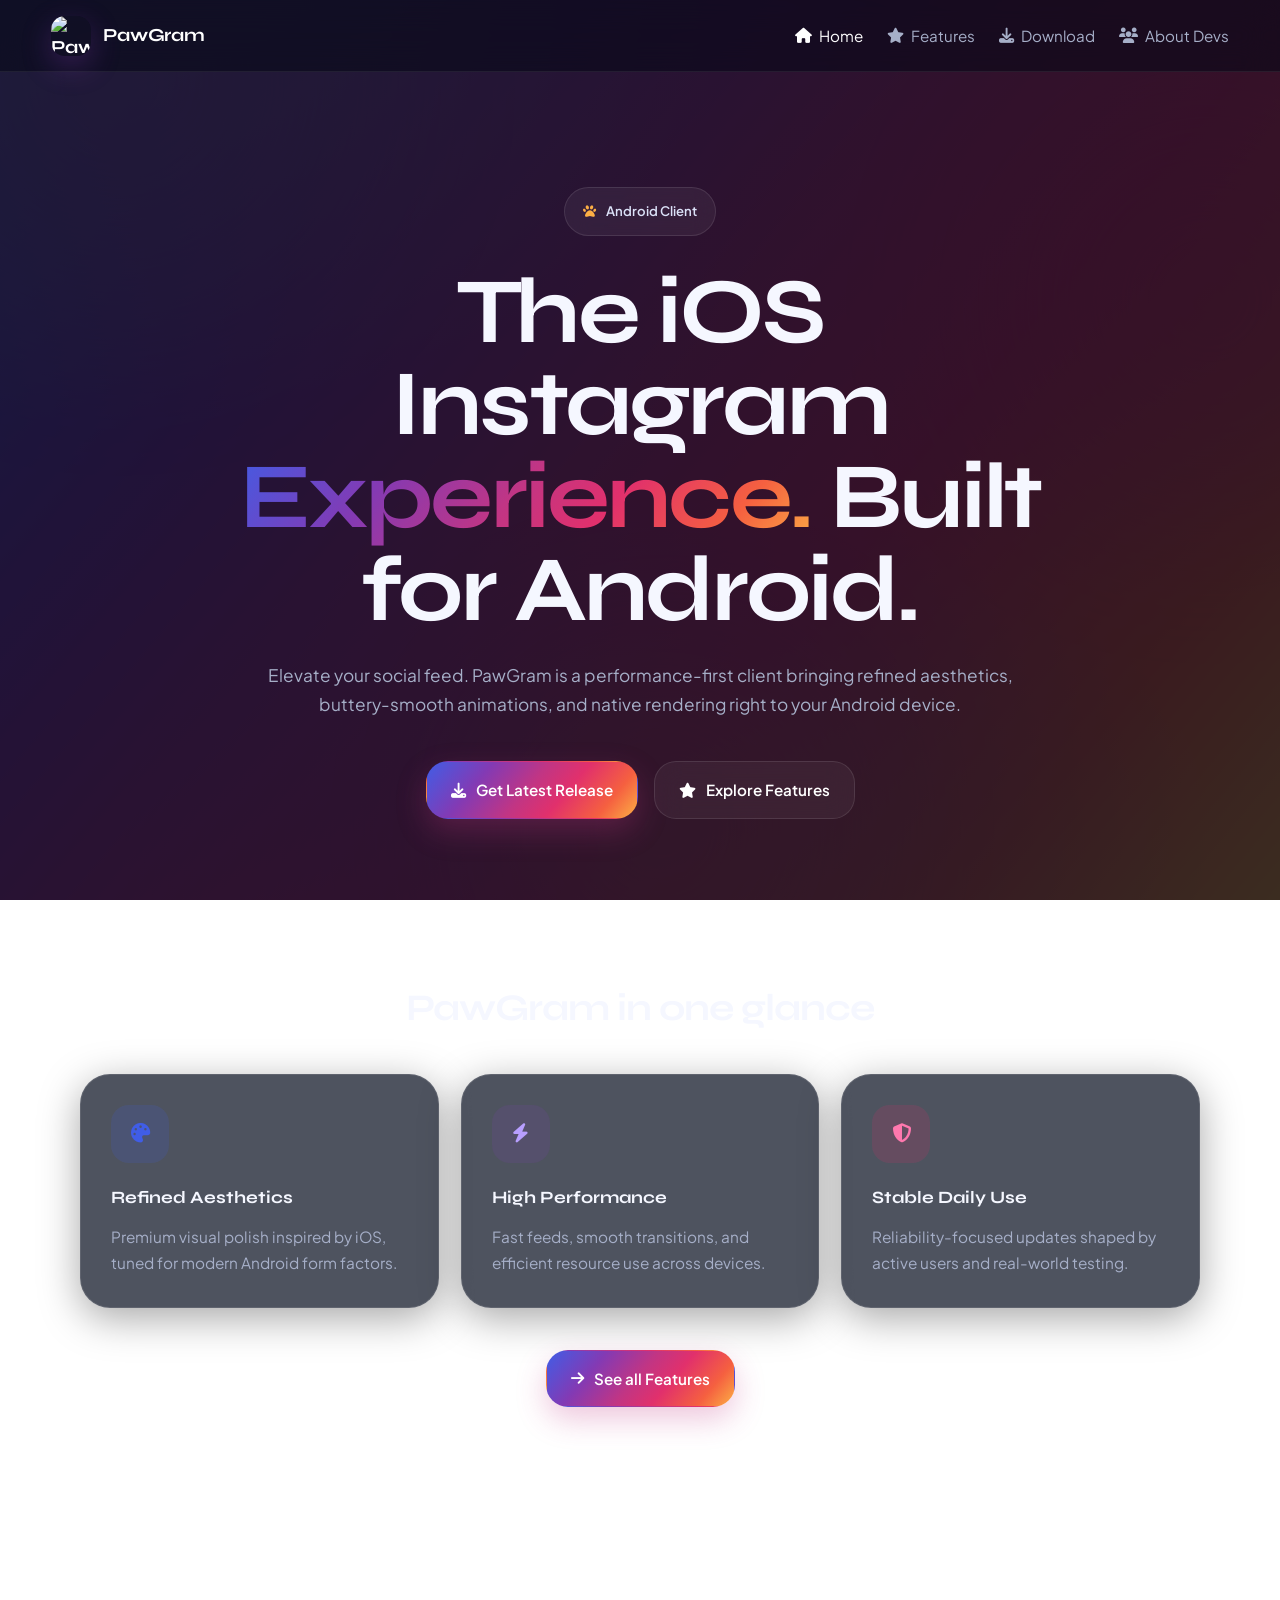
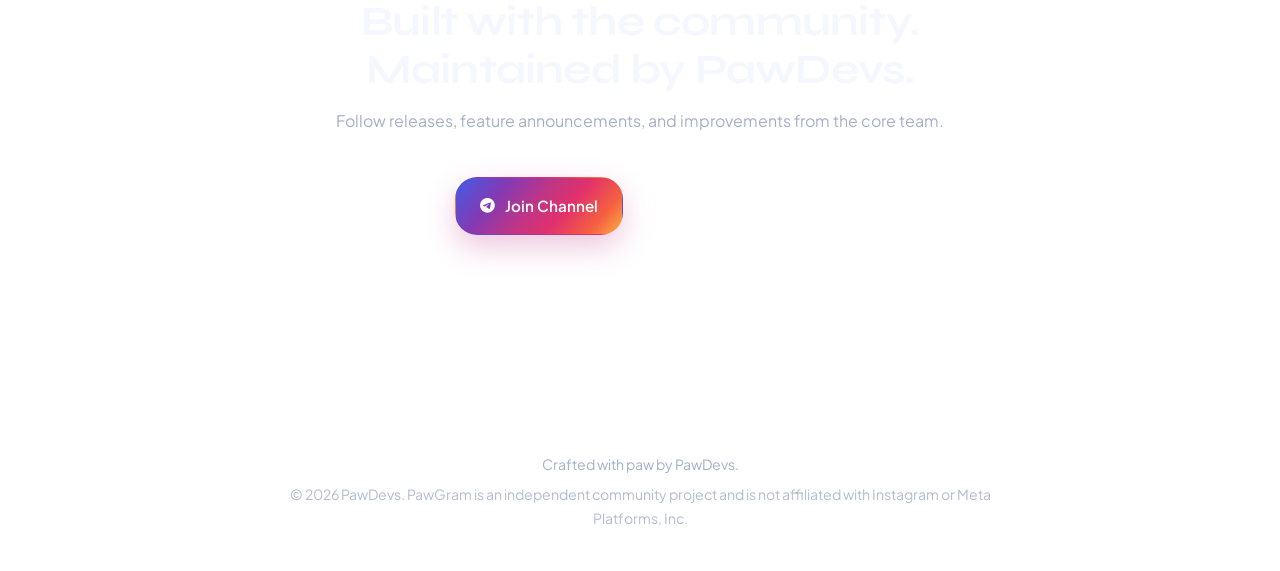
==== docs/index.html @ bb58c5bc "Merge pull request #23 from akaskye/meow Manage .meow files and clean up website directory" ====
<!DOCTYPE html>
<html lang="en">
<head>
    <meta charset="UTF-8">
    <meta name="viewport" content="width=device-width, initial-scale=1.0">
    <meta name="description" content="PawGram brings the refined iOS Instagram experience to Android with premium visuals and smooth performance.">
    <title>PawGram - Home</title>

    <link rel="preconnect" href="https://fonts.googleapis.com">
    <link rel="preconnect" href="https://fonts.gstatic.com" crossorigin>
    <link href="https://fonts.googleapis.com/css2?family=Syne:wght@400;600;700;800&family=Plus+Jakarta+Sans:ital,wght@0,300;0,400;0,500;0,600;1,400&display=swap" rel="stylesheet">
    <link rel="stylesheet" href="https://cdnjs.cloudflare.com/ajax/libs/font-awesome/6.5.1/css/all.min.css">
    <link rel="stylesheet" href="styles.css">
</head>
<body>
    <div id="scrollProgress" aria-hidden="true"></div>

    <div class="bg-orbs" aria-hidden="true">
        <div class="orb orb-1"></div>
        <div class="orb orb-2"></div>
        <div class="orb orb-3"></div>
    </div>

    <!-- UI rendered by JavaScript -->
    <div id="nav-container"></div>
    <main id="app-content"></main>
    <div id="footer-container"></div>

    <button id="scrollTop" aria-label="Scroll to top">
        <i class="fa-solid fa-arrow-up"></i>
    </button>

    <script src="app.js"></script>
</body>
</html>
---- docs/styles.css ----
:root {
    --bg: #060816;
    --surface: rgba(17, 23, 40, 0.74);
    --surface-2: rgba(255, 255, 255, 0.045);
    --surface-3: rgba(255, 255, 255, 0.065);
    --border: rgba(255, 255, 255, 0.1);

    --text: #f5f7ff;
    --muted: #a6afc8;

    --ig-blue: #405de6;
    --ig-purple: #833ab4;
    --ig-pink: #c13584;
    --ig-rose: #e1306c;
    --ig-orange: #f56040;
    --ig-yellow: #fcaf45;

    --primary: var(--ig-rose);
    --on-bg: var(--text);
    --on-muted: var(--muted);
    --on-primary: #ffffff;

    --ig-gradient: linear-gradient(
        130deg,
        var(--ig-blue) 0%,
        var(--ig-purple) 26%,
        var(--ig-pink) 48%,
        var(--ig-rose) 64%,
        var(--ig-orange) 84%,
        var(--ig-yellow) 100%
    );

    --nav-h: 72px;
    --edge-space: clamp(1rem, 4vw, 4rem);
    --r-pill: 22px;
    --r-card: 30px;
    --r-section: 32px;

    --ease-out: cubic-bezier(0.2, 0.8, 0.2, 1);
    --ease-inout: cubic-bezier(0.4, 0, 0.2, 1);
}

*, *::before, *::after {
    margin: 0;
    padding: 0;
    box-sizing: border-box;
    scroll-behavior: smooth;
}

html {
    -webkit-text-size-adjust: 100%;
}

body {
    font-family: 'Plus Jakarta Sans', sans-serif;
    color: var(--text);
    line-height: 1.7;
    overflow-x: hidden;
    -webkit-font-smoothing: antialiased;
    background:
        radial-gradient(900px 540px at 8% 5%, rgba(252, 175, 69, 0.28), transparent 70%),
        radial-gradient(860px 520px at 92% 24%, rgba(225, 48, 108, 0.26), transparent 74%),
        radial-gradient(760px 460px at 52% 92%, rgba(64, 93, 230, 0.24), transparent 72%),
        var(--ig-gradient);
    background-attachment: fixed;
    position: relative;
}

body::before {
    content: '';
    position: fixed;
    inset: 0;
    background: rgba(6, 8, 22, 0.78);
    pointer-events: none;
    z-index: -1;
}

h1, h2, h3 {
    font-family: 'Syne', sans-serif;
}

img, svg {
    max-width: 100%;
    height: auto;
}

a {
    text-decoration: none;
    color: inherit;
}

#scrollProgress {
    position: fixed;
    top: 0;
    left: 0;
    height: 2px;
    width: 0%;
    background: var(--ig-gradient);
    box-shadow: 0 0 16px rgba(252, 175, 69, 0.6);
    z-index: 250;
    transition: width 0.1s linear;
}

.bg-orbs {
    position: fixed;
    inset: 0;
    pointer-events: none;
    z-index: -2;
    overflow: hidden;
}

.orb {
    position: absolute;
    border-radius: 999px;
    filter: blur(95px);
    opacity: 0.38;
    animation: orbDrift 24s ease-in-out infinite alternate;
}

.orb-1 {
    width: 420px;
    height: 420px;
    background: #833ab4;
    top: -130px;
    left: -90px;
    animation-duration: 28s;
}

.orb-2 {
    width: 360px;
    height: 360px;
    background: #e1306c;
    top: 120px;
    right: -110px;
    animation-duration: 22s;
    animation-delay: -8s;
}

.orb-3 {
    width: 300px;
    height: 300px;
    background: #f56040;
    bottom: -80px;
    left: 40%;
    animation-duration: 30s;
    animation-delay: -5s;
}

@keyframes orbDrift {
    0% {
        transform: translate(0, 0) scale(1);
    }
    35% {
        transform: translate(36px, -28px) scale(1.07);
    }
    70% {
        transform: translate(-25px, 26px) scale(0.96);
    }
    100% {
        transform: translate(14px, 40px) scale(1.03);
    }
}

nav {
    position: sticky;
    top: 0;
    z-index: 120;
    min-height: var(--nav-h);
    display: flex;
    align-items: center;
    justify-content: space-between;
    gap: 20px;
    padding: 0 var(--edge-space);
    background: rgba(6, 8, 22, 0.56);
    border-bottom: 1px solid rgba(255, 255, 255, 0.07);
    backdrop-filter: blur(18px);
    -webkit-backdrop-filter: blur(18px);
}

.logo {
    display: inline-flex;
    align-items: center;
    gap: 12px;
    color: #ffffff;
    font-family: 'Syne', sans-serif;
    font-size: 1.15rem;
    font-weight: 700;
    letter-spacing: -0.2px;
}

.logo img {
    width: 40px;
    height: 40px;
    border-radius: 14px;
    object-fit: cover;
    box-shadow: 0 10px 30px rgba(131, 58, 180, 0.32);
}

.nav-links {
    display: flex;
    align-items: center;
    gap: 24px;
    flex-wrap: wrap;
}

.nav-links a {
    color: var(--muted);
    font-size: 0.95rem;
    display: inline-flex;
    align-items: center;
    gap: 7px;
    transition: color 0.25s ease;
}

.nav-links a:hover,
.nav-links a.active {
    color: #ffffff;
}

.nav-toggle {
    display: none;
    width: 46px;
    height: 46px;
    border-radius: 14px;
    border: 1px solid var(--border);
    background: rgba(255, 255, 255, 0.05);
    cursor: pointer;
    align-items: center;
    justify-content: center;
    flex-direction: column;
    gap: 5px;
    backdrop-filter: blur(14px);
}

.nav-toggle span {
    width: 20px;
    height: 2px;
    border-radius: 2px;
    background: #ffffff;
    transform-origin: center;
    transition: all 0.28s var(--ease-inout);
}

.nav-toggle.open span:nth-child(1) {
    transform: translateY(7px) rotate(45deg);
}

.nav-toggle.open span:nth-child(2) {
    opacity: 0;
    transform: scaleX(0);
}

.nav-toggle.open span:nth-child(3) {
    transform: translateY(-7px) rotate(-45deg);
}

.mobile-menu {
    position: fixed;
    top: var(--nav-h);
    left: 4%;
    right: 4%;
    z-index: 110;
    display: none;
    flex-direction: column;
    align-items: stretch;
    gap: 0;
    background: rgba(10, 14, 30, 0.94);
    border: 1px solid rgba(255, 255, 255, 0.08);
    border-radius: 24px;
    padding: 16px 18px;
    backdrop-filter: blur(20px);
    box-shadow: 0 18px 42px rgba(0, 0, 0, 0.36);
    max-height: 0;
    overflow: hidden;
    transition: max-height 0.35s var(--ease-inout);
}

.mobile-menu.open {
    display: flex;
    max-height: calc(100dvh - var(--nav-h) - 16px);
    overflow-y: auto;
}

.mobile-menu a {
    color: var(--muted);
    font-size: 0.96rem;
    font-weight: 500;
    display: flex;
    align-items: center;
    gap: 10px;
    padding: 12px 2px;
    border-bottom: 1px solid rgba(255, 255, 255, 0.07);
    transition: color 0.2s ease;
}

.mobile-menu a:last-child {
    border-bottom: none;
}

.mobile-menu a.active,
.mobile-menu a:hover {
    color: #ffffff;
}

.hero {
    position: relative;
    z-index: 2;
    text-align: center;
    max-width: min(980px, 100%);
    margin: 0 auto;
    padding: clamp(5rem, 10vw, 7.2rem) var(--edge-space) clamp(4.2rem, 8vw, 5.8rem);
}

.hero-badge {
    display: inline-flex;
    align-items: center;
    gap: 10px;
    padding: 12px 18px;
    border-radius: 999px;
    background: rgba(255, 255, 255, 0.055);
    border: 1px solid var(--border);
    color: #dbe2f8;
    backdrop-filter: blur(12px);
    margin-bottom: 30px;
    font-size: 0.82rem;
    font-weight: 600;
}

.hero-badge i {
    color: var(--ig-yellow);
}

.hero h1 {
    font-size: clamp(2.6rem, 8vw, 5.8rem);
    line-height: 1;
    letter-spacing: -2.8px;
    margin-bottom: 24px;
}

.hero h1 span {
    background: var(--ig-gradient);
    -webkit-background-clip: text;
    -webkit-text-fill-color: transparent;
    background-clip: text;
}

.hero p {
    max-width: 760px;
    margin: 0 auto;
    color: var(--muted);
    font-size: 1.08rem;
}

.btn-group {
    display: flex;
    justify-content: center;
    gap: 16px;
    flex-wrap: wrap;
    margin-top: 42px;
}

.btn {
    display: inline-flex;
    align-items: center;
    justify-content: center;
    gap: 10px;
    padding: 15px 24px;
    border-radius: var(--r-pill);
    font-weight: 600;
    font-size: 0.95rem;
    border: 1px solid transparent;
    cursor: pointer;
    transition: transform 0.25s ease, box-shadow 0.25s ease, filter 0.25s ease;
}

.btn:hover {
    transform: translateY(-3px);
}

.btn-primary {
    background: var(--ig-gradient);
    color: #ffffff !important;
    box-shadow: 0 12px 30px rgba(193, 53, 132, 0.28);
}

.btn-primary:hover {
    filter: brightness(1.08);
}

.btn-secondary {
    background: rgba(255, 255, 255, 0.05);
    border-color: var(--border);
    color: #ffffff !important;
    backdrop-filter: blur(14px);
}

.btn-secondary:hover {
    background: rgba(255, 255, 255, 0.09);
    border-color: rgba(255, 255, 255, 0.16);
}

.features {
    position: relative;
    z-index: 2;
    width: min(1180px, 92%);
    margin: 0 auto clamp(1.8rem, 4vw, 2.5rem);
    padding: clamp(2.6rem, 6vw, 4rem) clamp(1.1rem, 3vw, 1.8rem);
    border-radius: var(--r-section);
}

.section-title {
    font-size: clamp(2rem, 4vw, 2.35rem);
    letter-spacing: -1px;
    text-align: center;
    margin-bottom: 34px;
}

.grid {
    display: grid;
    gap: 22px;
    grid-template-columns: repeat(auto-fit, minmax(250px, 1fr));
}

.card {
    background: var(--surface);
    border: 1px solid var(--border);
    border-radius: var(--r-card);
    padding: 30px;
    backdrop-filter: blur(18px);
    box-shadow: 0 10px 40px rgba(0, 0, 0, 0.35);
    transition: transform 0.3s ease, border-color 0.3s ease, background-color 0.3s ease;
}

.card:hover {
    transform: translateY(-6px);
    border-color: rgba(255, 255, 255, 0.16);
    background: rgba(20, 27, 47, 0.8);
}

.card-icon {
    width: 58px;
    height: 58px;
    border-radius: 18px;
    display: flex;
    align-items: center;
    justify-content: center;
    font-size: 1.2rem;
    margin-bottom: 20px;
}

.grid .card:nth-child(4n + 1) .card-icon {
    background: rgba(64, 93, 230, 0.15);
    color: var(--ig-blue);
}

.grid .card:nth-child(4n + 2) .card-icon {
    background: rgba(131, 58, 180, 0.14);
    color: #b89fff;
}

.grid .card:nth-child(4n + 3) .card-icon {
    background: rgba(225, 48, 108, 0.16);
    color: #ff78ae;
}

.grid .card:nth-child(4n + 4) .card-icon {
    background: rgba(245, 96, 64, 0.16);
    color: #ff9d7b;
}

.card h3 {
    margin-bottom: 12px;
    font-size: 1.08rem;
}

.card p {
    color: var(--muted);
    font-size: 0.96rem;
}

.community {
    position: relative;
    z-index: 2;
    text-align: center;
    padding: clamp(3.4rem, 7vw, 5.4rem) var(--edge-space) clamp(3.2rem, 7vw, 4.8rem);
    max-width: min(860px, 100%);
    margin: 0 auto;
}

.community h2 {
    font-size: clamp(2rem, 4vw, 2.6rem);
    line-height: 1.15;
    letter-spacing: -0.8px;
}

.community p {
    margin-top: 14px;
    color: var(--muted);
    font-size: 1rem;
}

footer {
    position: relative;
    z-index: 2;
    text-align: center;
    padding: 60px var(--edge-space) 40px;
}

.footer-links {
    display: flex;
    justify-content: center;
    flex-wrap: wrap;
    gap: 16px;
    margin-bottom: 24px;
}

.footer-copy {
    color: var(--muted);
    font-size: 0.88rem;
    max-width: 760px;
    margin: 0 auto;
}

.footer-copy p + p {
    margin-top: 6px;
    opacity: 0.84;
}

#scrollTop {
    position: fixed;
    bottom: clamp(1rem, 3vw, 2rem);
    right: clamp(1rem, 3vw, 2rem);
    width: 44px;
    height: 44px;
    border-radius: 50%;
    background: rgba(255, 255, 255, 0.08);
    border: 1px solid rgba(255, 255, 255, 0.2);
    color: #ffffff;
    display: flex;
    align-items: center;
    justify-content: center;
    font-size: 0.9rem;
    cursor: pointer;
    z-index: 90;
    opacity: 0;
    transform: translateY(12px);
    transition: opacity 0.3s var(--ease-inout), transform 0.3s var(--ease-inout), background 0.25s ease;
    backdrop-filter: blur(12px);
}

#scrollTop.visible {
    opacity: 1;
    transform: translateY(0);
}

#scrollTop:hover {
    background: rgba(225, 48, 108, 0.36);
}

.fade-up {
    opacity: 0;
    transform: translateY(22px);
    transition: opacity 0.65s var(--ease-out), transform 0.65s var(--ease-out);
}

.fade-up.visible {
    opacity: 1;
    transform: translateY(0);
}

.download-notice {
    grid-column: 1 / -1;
    background:
        linear-gradient(rgba(10, 14, 30, 0.72), rgba(10, 14, 30, 0.72)),
        var(--ig-gradient);
    border: 1px solid rgba(252, 175, 69, 0.28);
}

.notice-loading {
    color: var(--muted);
    font-size: 0.92rem;
}

.notice-head h3 {
    font-size: clamp(1.7rem, 4vw, 2.5rem);
    line-height: 1.05;
    letter-spacing: -0.8px;
}

.notice-head p {
    margin-top: 0.25rem;
    color: #ffffff;
    opacity: 0.96;
    font-weight: 600;
    font-size: clamp(1.05rem, 2.2vw, 1.4rem);
}

.notice-chip {
    margin-top: 1.1rem;
    margin-bottom: 1rem;
    background: rgba(252, 175, 69, 0.14);
    border-left: 5px solid #fcaf45;
    border-radius: 14px;
    padding: 0.85rem 1rem;
}

.notice-chip span {
    font-size: clamp(1rem, 2vw, 1.2rem);
    font-weight: 700;
    letter-spacing: 0.2px;
}

.notice-arch {
    margin-top: 0.2rem;
    color: #ffffff;
    font-size: clamp(1.05rem, 2.1vw, 1.35rem);
    font-weight: 700;
}

.download-notice h4 {
    margin-top: 0.7rem;
    margin-bottom: 0.75rem;
    font-size: clamp(1.15rem, 2.3vw, 1.6rem);
    text-decoration: underline;
    text-underline-offset: 5px;
}

.notice-changelogs {
    list-style: none;
    background: rgba(255, 255, 255, 0.08);
    border-left: 5px solid #e1306c;
    border-radius: 14px;
    padding: 0.95rem 1rem;
}

.notice-changelogs li {
    color: #ffffff;
    font-size: clamp(0.98rem, 1.7vw, 1.15rem);
    font-weight: 700;
    line-height: 1.42;
}

.notice-actions {
    margin-top: 1.25rem;
    display: grid;
    grid-template-columns: repeat(2, minmax(170px, 1fr));
    gap: 0.95rem;
}

.notice-actions .btn {
    width: 100%;
    min-height: 56px;
    font-size: clamp(0.96rem, 1.6vw, 1.08rem);
    font-weight: 700;
}

.notice-actions .btn i {
    font-size: 0.88em;
}

@media (max-width: 1080px) {
    .nav-links { gap: 1.35rem; }
}

@media (max-width: 900px) {
    .nav-links { display: none; }
    .nav-toggle { display: inline-flex; }
    .hero h1 { letter-spacing: -1.4px; }
    .btn-group { flex-direction: column; align-items: center; }
    .btn-group .btn { width: 100%; max-width: 340px; }
}

@media (max-width: 768px) {
    :root { --nav-h: 66px; }
    nav { padding: 0 1rem; }
    .logo { font-size: 1.05rem; gap: 9px; }
    .logo img { width: 36px; height: 36px; border-radius: 12px; }
    .mobile-menu { left: 3%; right: 3%; top: calc(var(--nav-h) + 8px); }
    .hero { padding: 4.5rem 1rem 3.7rem; }
    .hero h1 { font-size: clamp(2.2rem, 10vw, 4.2rem); letter-spacing: -1px; }
    .hero p { font-size: 0.99rem; }
    .features { width: calc(100% - 1rem); border-radius: 26px; padding: 2.8rem 1rem; }
    .grid { grid-template-columns: 1fr; }
    .card { border-radius: 26px; padding: 24px; }
    .section-title { font-size: 1.9rem; margin-bottom: 2.2rem; }
    footer { padding: 46px 1rem 34px; }
    .footer-links .btn { width: 100%; max-width: 340px; }
}

@media (max-width: 640px) {
    .btn { white-space: normal; text-align: center; line-height: 1.35; padding: 0.85rem 1rem; }
    .community { padding: 4.1rem 1rem; }
    .notice-actions { grid-template-columns: 1fr; }
}

@media (max-width: 380px) {
    .hero h1 { font-size: clamp(1.9rem, 10vw, 2.5rem); }
    .card-icon { width: 48px; height: 48px; font-size: 1.12rem; border-radius: 16px; }
    .mobile-menu a { font-size: 0.92rem; }
}

@media (min-width: 1440px) {
    nav { padding: 0 clamp(2rem, 8vw, 8rem); }
    .hero { max-width: 1040px; }
    .features { width: min(1280px, calc(100% - 5rem)); }
    .community { max-width: 900px; }
}

@media (min-width: 1920px) {
    .hero { padding-top: 7.8rem; }
    .features { width: min(1420px, calc(100% - 8rem)); }
}
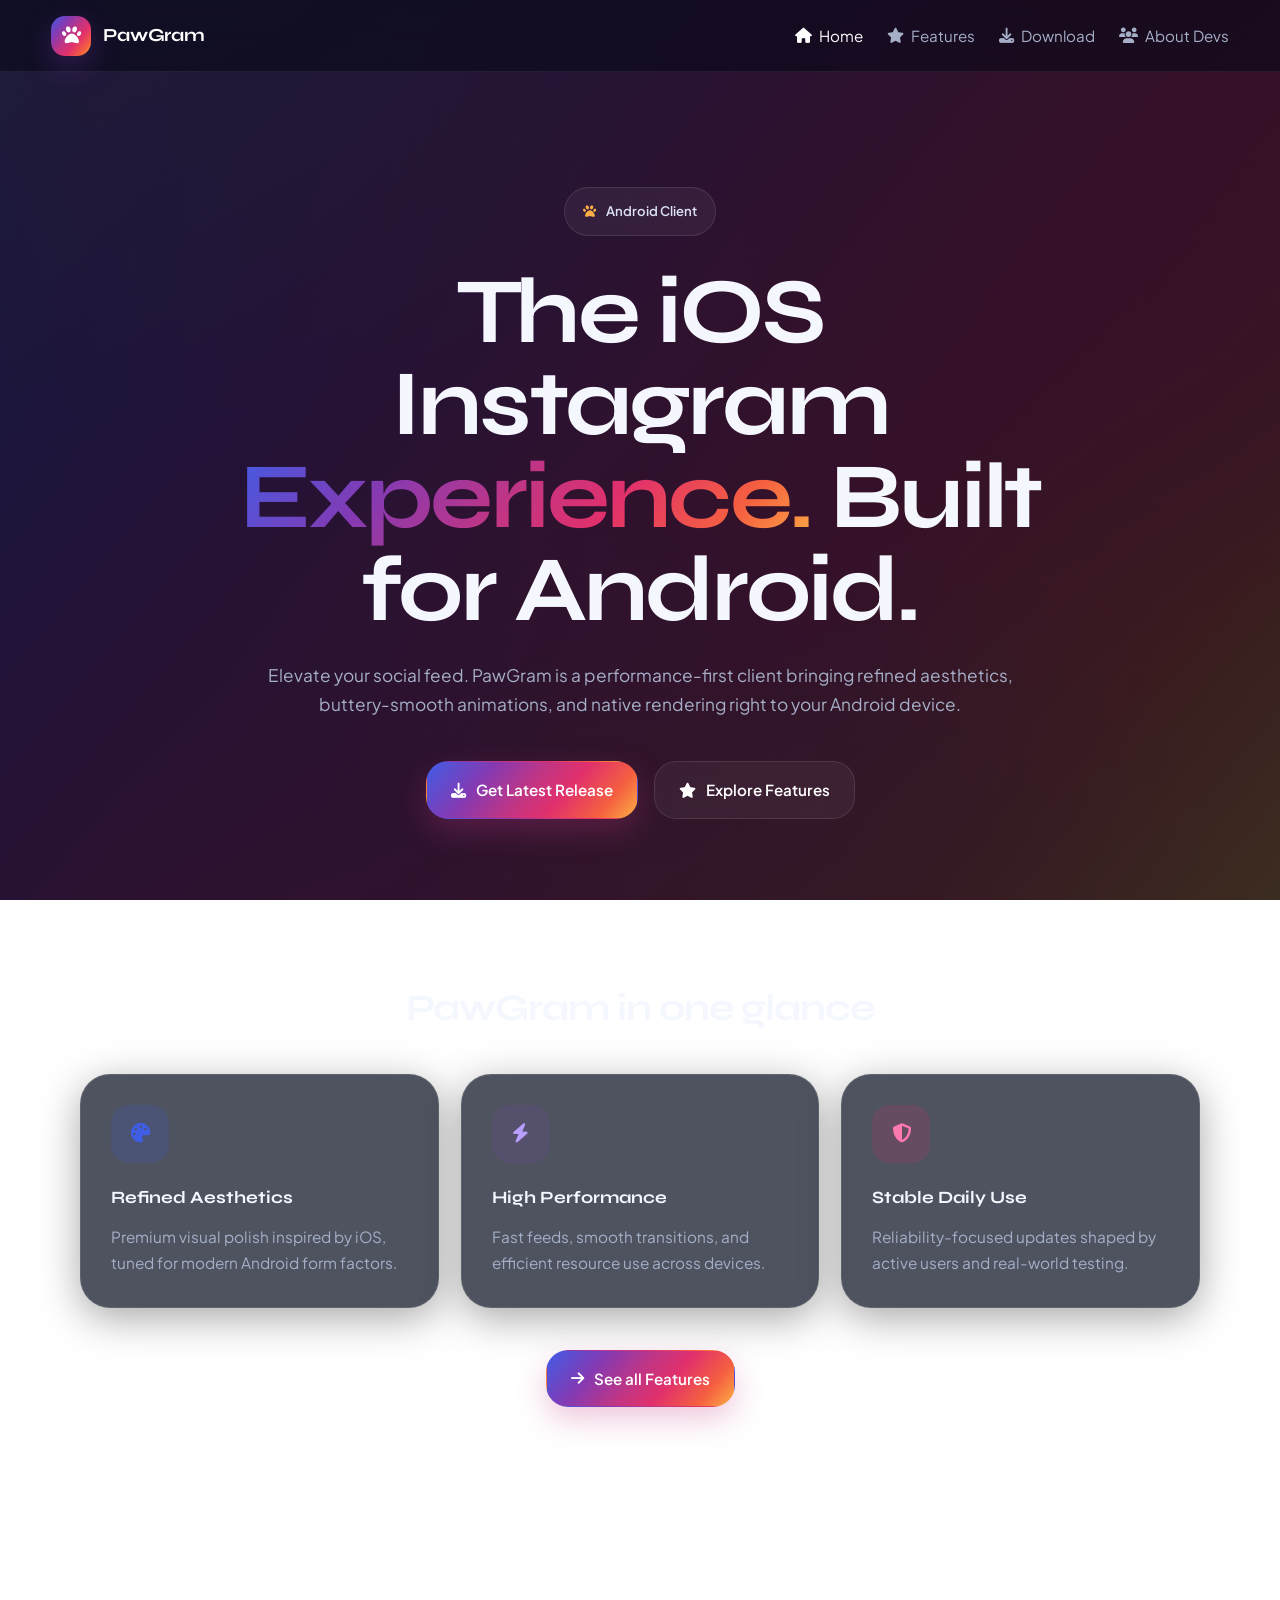
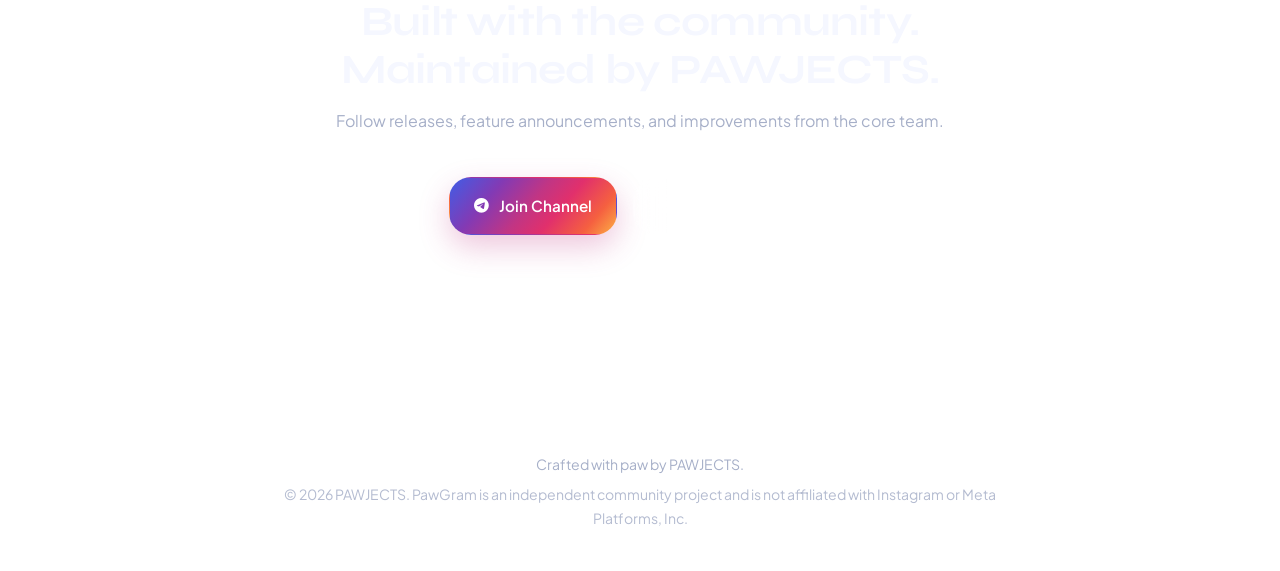
==== commit 3be9775e: "Update index.html" ====
--- a/docs/index.html
+++ b/docs/index.html
@@ -4,7 +4,7 @@
     <meta charset="UTF-8">
     <meta name="viewport" content="width=device-width, initial-scale=1.0">
     <meta name="description" content="PawGram brings the refined iOS Instagram experience to Android with premium visuals and smooth performance.">
-    <title>PawGram - Home</title>
+    <title>PawGram</title>
 
     <link rel="preconnect" href="https://fonts.googleapis.com">
     <link rel="preconnect" href="https://fonts.gstatic.com" crossorigin>
